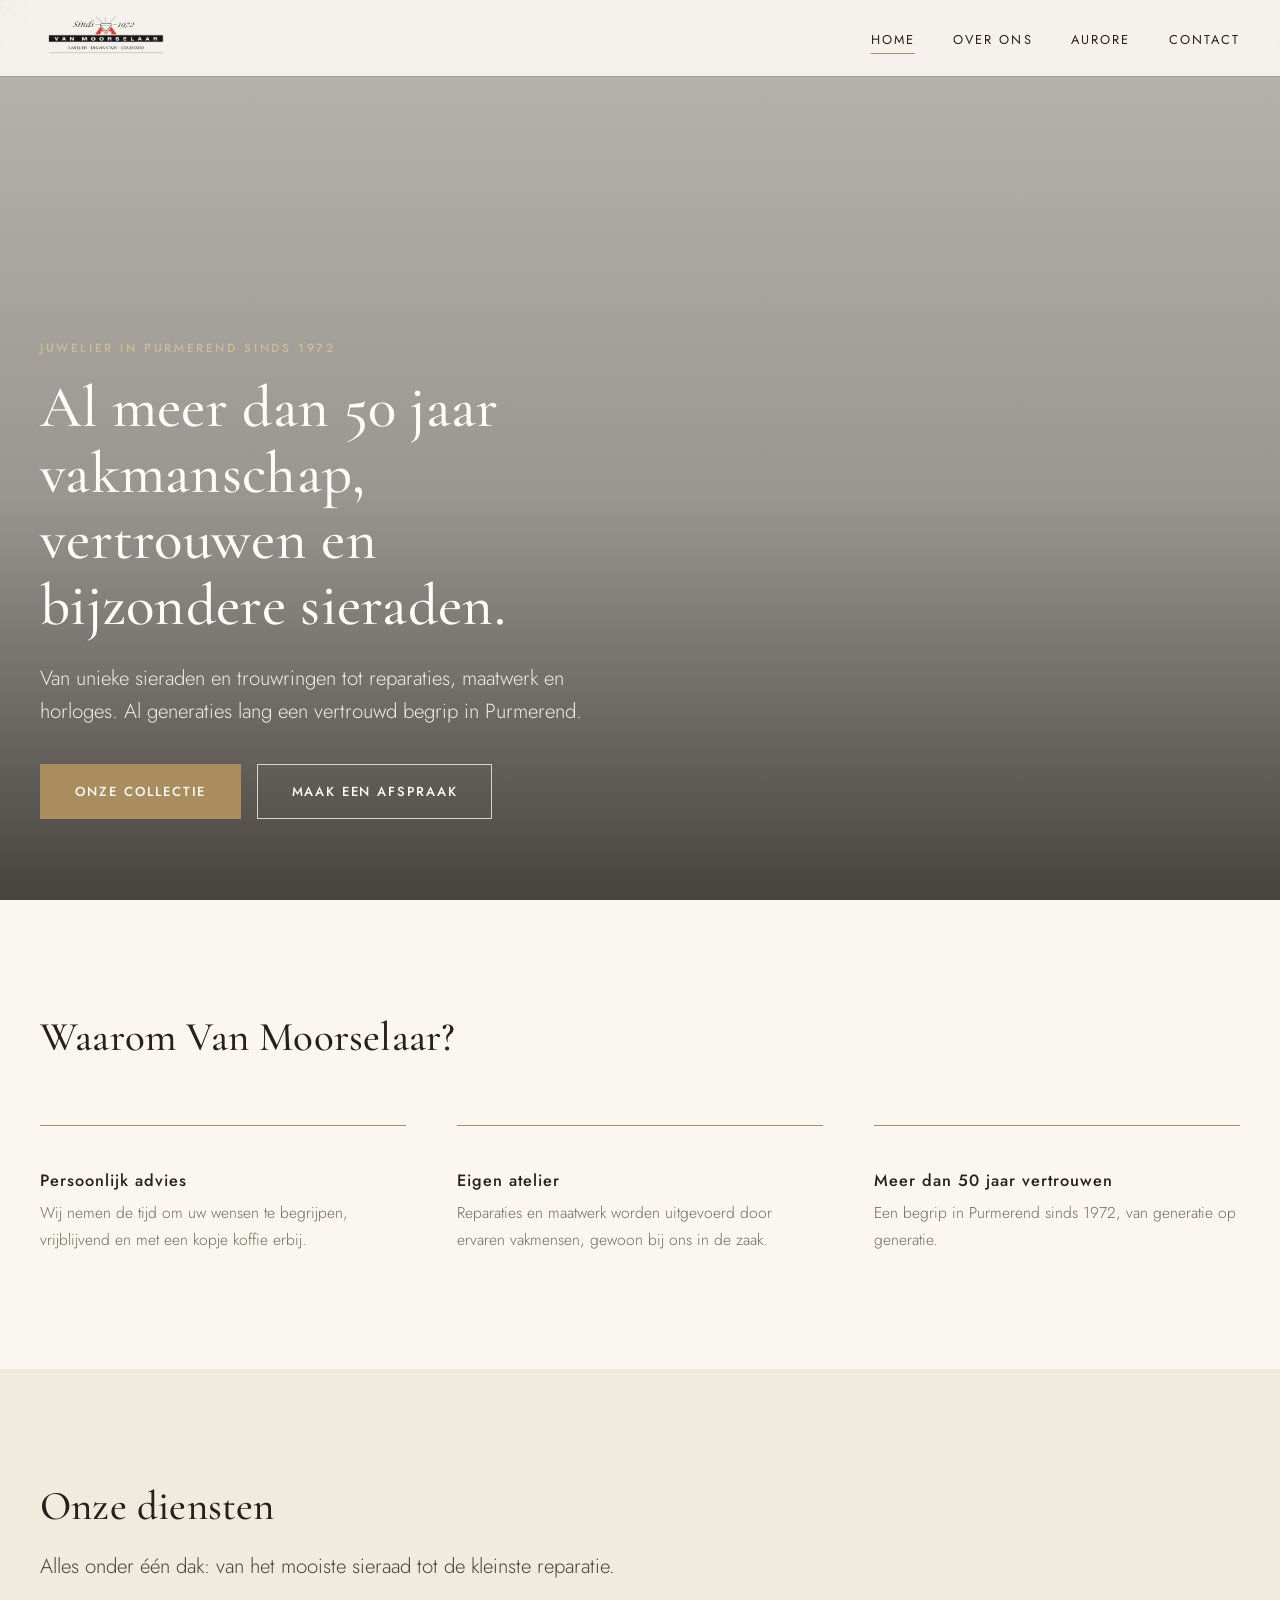
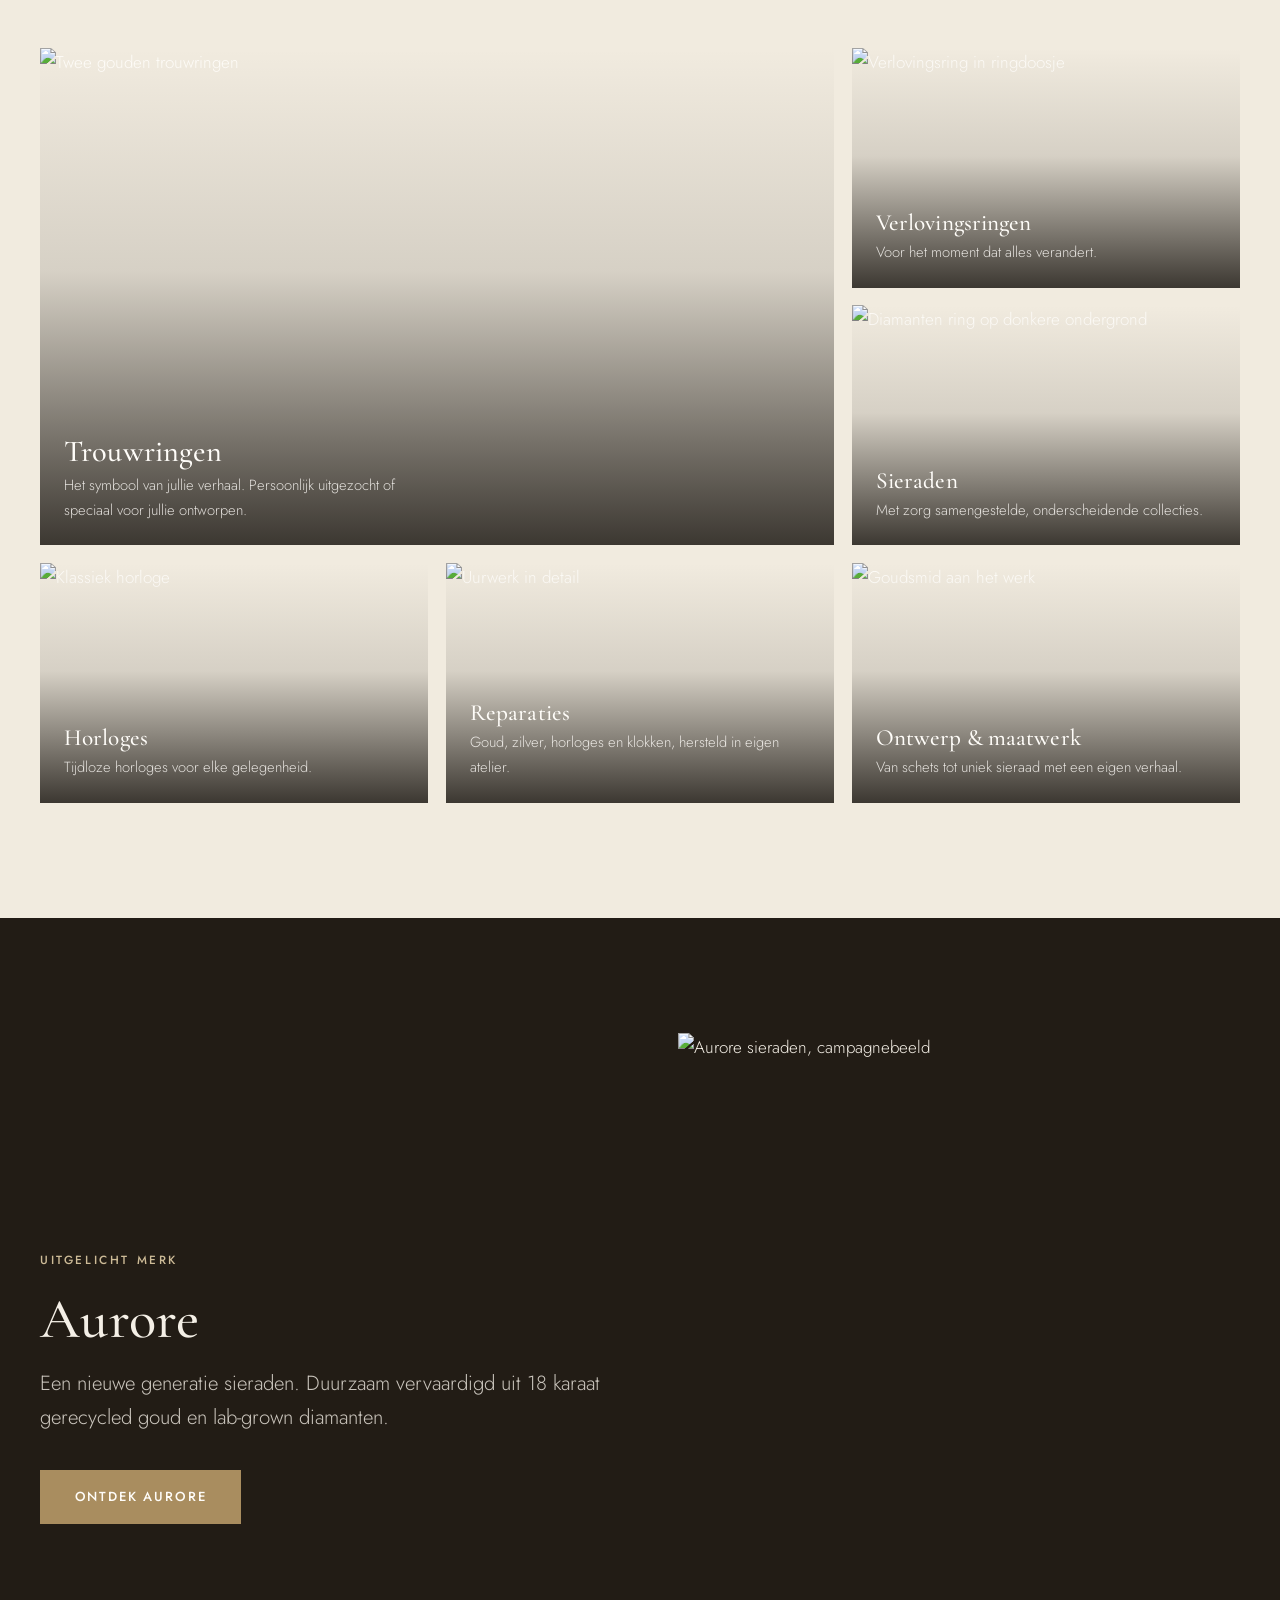
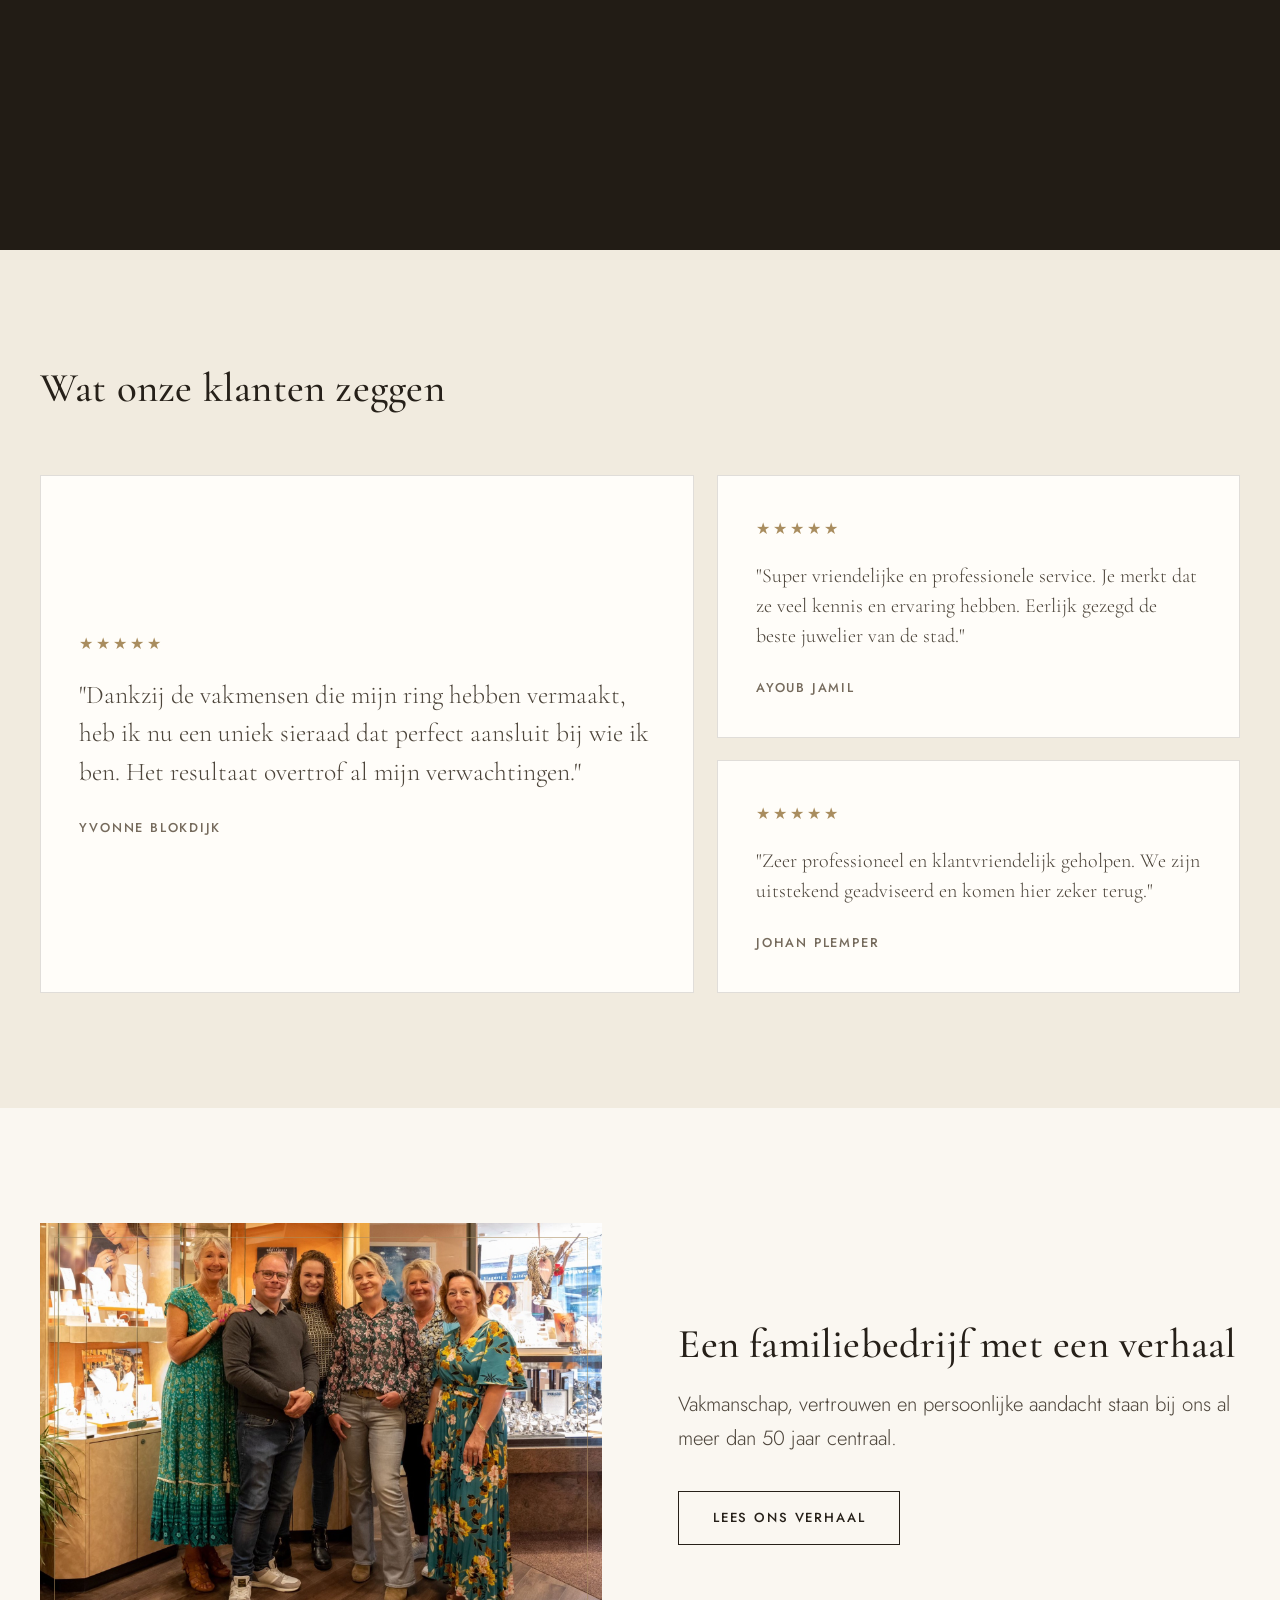
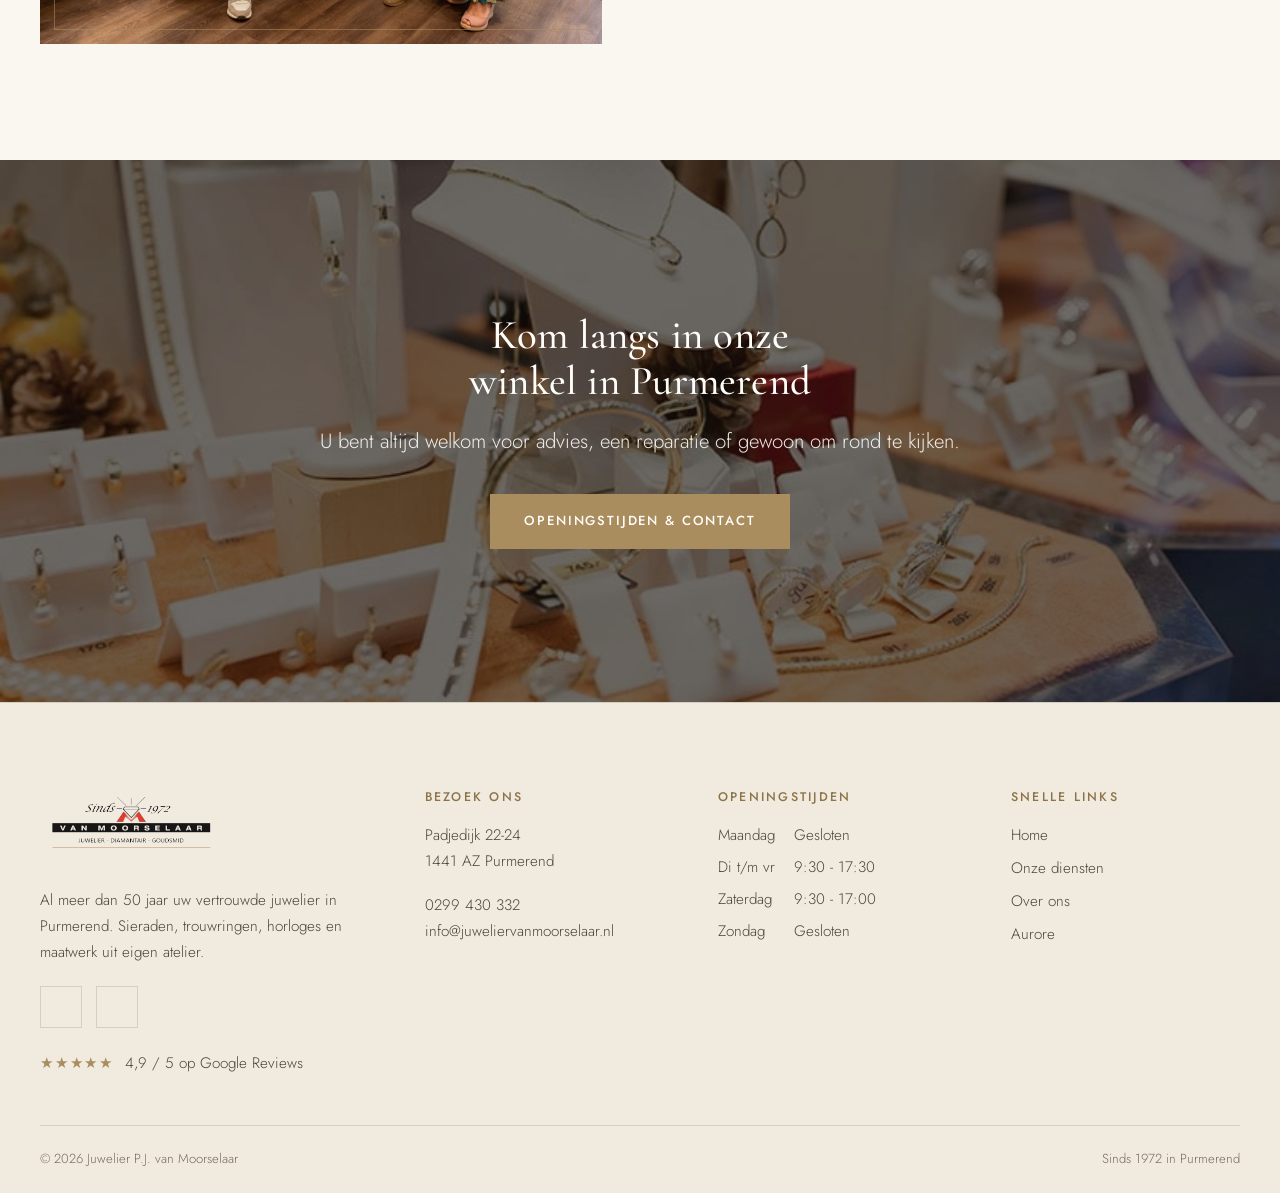
==== index.html @ e14d8d84 "new demo site" ====
<!DOCTYPE html>
<html lang="nl">
<head>
  <meta charset="UTF-8">
  <meta name="viewport" content="width=device-width, initial-scale=1.0">
  <title>Juwelier P.J. van Moorselaar | Juwelier in Purmerend sinds 1972</title>
  <meta name="description" content="Al meer dan 50 jaar uw vertrouwde juwelier in Purmerend. Unieke sieraden, trouwringen, horloges, reparaties en maatwerk uit eigen atelier.">
  <link rel="preconnect" href="https://fonts.googleapis.com">
  <link rel="preconnect" href="https://fonts.gstatic.com" crossorigin>
  <link href="https://fonts.googleapis.com/css2?family=Cormorant+Garamond:ital,wght@0,500;0,600;1,500&family=Jost:wght@300;400;500&display=swap" rel="stylesheet">
  <link rel="stylesheet" href="css/style.css">
  <script src="https://unpkg.com/@phosphor-icons/web@2.1.1" defer></script>
  <script type="application/ld+json">
  {
    "@context": "https://schema.org",
    "@type": "JewelryStore",
    "name": "Juwelier P.J. van Moorselaar",
    "description": "Familiebedrijf en juwelier in Purmerend sinds 1972. Sieraden, trouwringen, horloges, reparaties en maatwerk uit eigen atelier.",
    "address": {
      "@type": "PostalAddress",
      "streetAddress": "Padjedijk 22-24",
      "postalCode": "1441 AZ",
      "addressLocality": "Purmerend",
      "addressCountry": "NL"
    },
    "foundingDate": "1972"
  }
  </script>
</head>
<body>

  <div data-nav-sentinel aria-hidden="true"></div>

  <header class="site-nav" data-start="light">
    <div class="wrap">
      <a class="brand" href="index.html"><img src="img/logo.webp" alt="Juwelier P.J. van Moorselaar, sinds 1972"></a>
      <nav aria-label="Hoofdnavigatie">
        <ul class="nav-links">
          <li><a href="index.html" aria-current="page">Home</a></li>
          <li><a href="over-ons.html">Over ons</a></li>
          <li><a href="aurore.html">Aurore</a></li>
          <li><a href="#contact">Contact</a></li>
        </ul>
      </nav>
      <button class="nav-toggle" aria-label="Menu openen" aria-expanded="false"><i class="ph ph-list"></i></button>
    </div>
  </header>

  <div class="mobile-menu">
    <button class="menu-close" aria-label="Menu sluiten"><i class="ph ph-x"></i></button>
    <a href="index.html">Home</a>
    <a href="over-ons.html">Over ons</a>
    <a href="aurore.html">Aurore</a>
    <a href="#contact">Contact</a>
  </div>

  <main>

    <!-- Hero -->
    <section class="hero">
      <div class="hero__media">
        <img src="https://images.unsplash.com/photo-1515562141207-7a88fb7ce338?q=80&w=2000&auto=format&fit=crop" alt="Diamanten ring in warm licht" fetchpriority="high">
      </div>
      <div class="hero__content wrap">
        <span class="eyebrow" data-reveal>Juwelier in Purmerend sinds 1972</span>
        <h1 data-reveal style="--d:.1s">Al meer dan 50 jaar vakmanschap, vertrouwen en bijzondere sieraden.</h1>
        <p class="lede" data-reveal style="--d:.2s">Van unieke sieraden en trouwringen tot reparaties, maatwerk en horloges. Al generaties lang een vertrouwd begrip in Purmerend.</p>
        <div class="btn-row" data-reveal style="--d:.3s">
          <a class="btn btn--gold" href="#diensten">Onze collectie</a>
          <a class="btn btn--ghost-light" href="#contact">Maak een afspraak</a>
        </div>
      </div>
    </section>

    <!-- Waarom Van Moorselaar -->
    <section class="section">
      <div class="wrap">
        <div class="section-head" data-reveal>
          <h2>Waarom Van Moorselaar?</h2>
        </div>
        <div class="pillars">
          <article class="pillar" data-reveal>
            <i class="ph-thin ph-chats" aria-hidden="true"></i>
            <h3>Persoonlijk advies</h3>
            <p>Wij nemen de tijd om uw wensen te begrijpen, vrijblijvend en met een kopje koffie erbij.</p>
          </article>
          <article class="pillar" data-reveal style="--d:.12s">
            <i class="ph-thin ph-hammer" aria-hidden="true"></i>
            <h3>Eigen atelier</h3>
            <p>Reparaties en maatwerk worden uitgevoerd door ervaren vakmensen, gewoon bij ons in de zaak.</p>
          </article>
          <article class="pillar" data-reveal style="--d:.24s">
            <i class="ph-thin ph-medal" aria-hidden="true"></i>
            <h3>Meer dan 50 jaar vertrouwen</h3>
            <p>Een begrip in Purmerend sinds 1972, van generatie op generatie.</p>
          </article>
        </div>
      </div>
    </section>

    <!-- Diensten -->
    <section class="section section--tint" id="diensten">
      <div class="wrap">
        <div class="section-head" data-reveal>
          <h2>Onze diensten</h2>
          <p class="lede">Alles onder één dak: van het mooiste sieraad tot de kleinste reparatie.</p>
        </div>
        <div class="services">
          <a class="service service--lg" href="#contact" data-reveal>
            <img src="https://images.unsplash.com/photo-1606800052052-a08af7148866?q=80&w=1400&auto=format&fit=crop" alt="Twee gouden trouwringen" loading="lazy">
            <div class="service__label">
              <h3>Trouwringen</h3>
              <p>Het symbool van jullie verhaal. Persoonlijk uitgezocht of speciaal voor jullie ontworpen.</p>
            </div>
          </a>
          <a class="service" href="#contact" data-reveal style="--d:.1s">
            <img src="https://images.unsplash.com/photo-1605100804763-247f67b3557e?q=80&w=900&auto=format&fit=crop" alt="Verlovingsring in ringdoosje" loading="lazy">
            <div class="service__label">
              <h3>Verlovingsringen</h3>
              <p>Voor het moment dat alles verandert.</p>
            </div>
          </a>
          <a class="service" href="#contact" data-reveal style="--d:.2s">
            <img src="https://images.unsplash.com/photo-1599643478518-a784e5dc4c8f?q=80&w=900&auto=format&fit=crop" alt="Diamanten ring op donkere ondergrond" loading="lazy">
            <div class="service__label">
              <h3>Sieraden</h3>
              <p>Met zorg samengestelde, onderscheidende collecties.</p>
            </div>
          </a>
          <a class="service" href="#contact" data-reveal>
            <img src="https://images.unsplash.com/photo-1524592094714-0f0654e20314?q=80&w=900&auto=format&fit=crop" alt="Klassiek horloge" loading="lazy">
            <div class="service__label">
              <h3>Horloges</h3>
              <p>Tijdloze horloges voor elke gelegenheid.</p>
            </div>
          </a>
          <a class="service" href="#contact" data-reveal style="--d:.1s">
            <img src="https://images.unsplash.com/photo-1452860606245-08befc0ff44b?q=80&w=900&auto=format&fit=crop" alt="Uurwerk in detail" loading="lazy">
            <div class="service__label">
              <h3>Reparaties</h3>
              <p>Goud, zilver, horloges en klokken, hersteld in eigen atelier.</p>
            </div>
          </a>
          <a class="service" href="#contact" data-reveal style="--d:.2s">
            <img src="https://images.unsplash.com/photo-1611652022419-a9419f74343d?q=80&w=900&auto=format&fit=crop" alt="Goudsmid aan het werk" loading="lazy">
            <div class="service__label">
              <h3>Ontwerp &amp; maatwerk</h3>
              <p>Van schets tot uniek sieraad met een eigen verhaal.</p>
            </div>
          </a>
        </div>
      </div>
    </section>

    <!-- Uitgelicht merk: Aurore (het ene donkere kleurblok) -->
    <section class="section feature-dark">
      <div class="wrap grid-split">
        <div data-reveal>
          <span class="eyebrow">Uitgelicht merk</span>
          <h2>Aurore</h2>
          <p class="lede">Een nieuwe generatie sieraden. Duurzaam vervaardigd uit 18 karaat gerecycled goud en lab-grown diamanten.</p>
          <div class="btn-row">
            <a class="btn btn--gold" href="aurore.html">Ontdek Aurore</a>
          </div>
        </div>
        <figure data-reveal style="--d:.15s">
          <img src="https://b989105419.clvaw-cdnwnd.com/7aa0800027ba62e1769a5854d33f45ed/200013692-b981fb9820/700/IMG_4229.webp?ph=b989105419" alt="Aurore sieraden, campagnebeeld" loading="lazy">
        </figure>
      </div>
    </section>

    <!-- Klantverhalen -->
    <section class="section section--tint">
      <div class="wrap">
        <div class="section-head" data-reveal>
          <h2>Wat onze klanten zeggen</h2>
        </div>
        <div class="reviews">
          <article class="review review--featured" data-reveal>
            <div class="stars" aria-label="5 van 5 sterren">★★★★★</div>
            <blockquote>"Dankzij de vakmensen die mijn ring hebben vermaakt, heb ik nu een uniek sieraad dat perfect aansluit bij wie ik ben. Het resultaat overtrof al mijn verwachtingen."</blockquote>
            <cite>Yvonne Blokdijk</cite>
          </article>
          <article class="review" data-reveal style="--d:.12s">
            <div class="stars" aria-label="5 van 5 sterren">★★★★★</div>
            <blockquote>"Super vriendelijke en professionele service. Je merkt dat ze veel kennis en ervaring hebben. Eerlijk gezegd de beste juwelier van de stad."</blockquote>
            <cite>Ayoub Jamil</cite>
          </article>
          <article class="review" data-reveal style="--d:.24s">
            <div class="stars" aria-label="5 van 5 sterren">★★★★★</div>
            <blockquote>"Zeer professioneel en klantvriendelijk geholpen. We zijn uitstekend geadviseerd en komen hier zeker terug."</blockquote>
            <cite>Johan Plemper</cite>
          </article>
        </div>
      </div>
    </section>

    <!-- Over ons teaser -->
    <section class="section">
      <div class="wrap grid-split">
        <figure class="photo-frame" data-reveal>
          <img class="ratio-wide" src="img/groepsfoto.jpeg" alt="Het team van Juwelier P.J. van Moorselaar in de winkel" loading="lazy">
        </figure>
        <div data-reveal style="--d:.15s">
          <h2>Een familiebedrijf met een verhaal</h2>
          <p class="lede">Vakmanschap, vertrouwen en persoonlijke aandacht staan bij ons al meer dan 50 jaar centraal.</p>
          <div class="btn-row">
            <a class="btn btn--ghost-dark" href="over-ons.html">Lees ons verhaal</a>
          </div>
        </div>
      </div>
    </section>

    <!-- Contact CTA -->
    <section class="cta-band">
      <div class="cta-band__media">
        <img src="img/sieraden-display.webp" alt="Sieraden uitgestald in de winkel van Van Moorselaar" loading="lazy">
      </div>
      <div class="wrap" data-reveal>
        <h2>Kom langs in onze winkel in Purmerend</h2>
        <p class="lede" style="margin-inline:auto">U bent altijd welkom voor advies, een reparatie of gewoon om rond te kijken.</p>
        <div class="btn-row">
          <a class="btn btn--gold" href="#contact">Openingstijden &amp; contact</a>
        </div>
      </div>
    </section>

  </main>

  <!-- Footer -->
  <footer class="site-footer" id="contact">
    <div class="wrap">
      <div class="footer-grid">
        <div class="footer-brand">
          <a class="brand" href="index.html"><img src="img/logo.webp" alt="Juwelier P.J. van Moorselaar, sinds 1972"></a>
          <p>Al meer dan 50 jaar uw vertrouwde juwelier in Purmerend. Sieraden, trouwringen, horloges en maatwerk uit eigen atelier.</p>
          <div class="socials">
            <a href="https://www.facebook.com/juweliervanmoorselaar" target="_blank" rel="noopener" aria-label="Facebook"><i class="ph ph-facebook-logo"></i></a>
            <a href="https://www.instagram.com/juweliervanmoorselaar/" target="_blank" rel="noopener" aria-label="Instagram"><i class="ph ph-instagram-logo"></i></a>
          </div>
          <div class="google-score">
            <span class="stars" aria-hidden="true">★★★★★</span>
            <span>4,9 / 5 op Google Reviews</span>
          </div>
        </div>
        <div>
          <h3>Bezoek ons</h3>
          <p>Padjedijk 22-24<br>1441 AZ Purmerend</p>
          <p>0299 430 332<br>info@juweliervanmoorselaar.nl</p>
        </div>
        <div>
          <h3>Openingstijden</h3>
          <div class="hours">
            <span>Maandag</span><span>Gesloten</span>
            <span>Di t/m vr</span><span>9:30 - 17:30</span>
            <span>Zaterdag</span><span>9:30 - 17:00</span>
            <span>Zondag</span><span>Gesloten</span>
          </div>
        </div>
        <div>
          <h3>Snelle links</h3>
          <ul>
            <li><a href="index.html">Home</a></li>
            <li><a href="index.html#diensten">Onze diensten</a></li>
            <li><a href="over-ons.html">Over ons</a></li>
            <li><a href="aurore.html">Aurore</a></li>
          </ul>
        </div>
      </div>
      <div class="footer-bottom">
        <span>&copy; 2026 Juwelier P.J. van Moorselaar</span>
        <span>Sinds 1972 in Purmerend</span>
      </div>
    </div>
  </footer>

  <script src="js/main.js" defer></script>
</body>
</html>
---- css/style.css ----
/* ==========================================================================
   Juwelier P.J. van Moorselaar - warm luxury, editorial, sharp-edged
   Shape system: radius 0 everywhere (editorial luxury), one gold accent.
   Theme: light-locked (brand palette is cream/champagne, per brief).
   ========================================================================== */

:root {
  --cream: #faf7f1;
  --beige: #f1ebdf;
  --white: #fffdf9;
  --gold: #a98d5f;
  --gold-deep: #8c7349;
  --gold-soft: #cdbb97;
  --ink: #262019;
  --ink-soft: #4c443a;
  --muted: #756a5c;
  --line: rgba(38, 32, 25, 0.14);
  --line-light: rgba(250, 247, 241, 0.25);

  --font-display: "Cormorant Garamond", Georgia, serif;
  --font-body: "Jost", "Segoe UI", sans-serif;

  --wrap: 1280px;
  --ease: cubic-bezier(0.16, 1, 0.3, 1);

  /* z-scale: 10 nav, 20 mobile menu */
}

*,
*::before,
*::after {
  box-sizing: border-box;
}

html {
  scroll-behavior: smooth;
}

body {
  margin: 0;
  background: var(--cream);
  color: var(--ink);
  font-family: var(--font-body);
  font-weight: 300;
  font-size: 1.0625rem;
  line-height: 1.7;
  -webkit-font-smoothing: antialiased;
  text-rendering: optimizeLegibility;
}

img {
  display: block;
  max-width: 100%;
}

a {
  color: inherit;
}

/* ------------------------------------------------------------------ */
/* Typography                                                          */
/* ------------------------------------------------------------------ */

h1,
h2,
h3 {
  font-family: var(--font-display);
  font-weight: 500;
  line-height: 1.12;
  margin: 0 0 1.25rem;
  letter-spacing: 0.005em;
}

h1 {
  font-size: clamp(2.5rem, 4.6vw, 3.8rem);
}

h2 {
  font-size: clamp(1.9rem, 3.2vw, 2.75rem);
}

h3 {
  font-size: clamp(1.3rem, 1.8vw, 1.6rem);
  margin-bottom: 0.6rem;
}

p {
  margin: 0 0 1.15rem;
  max-width: 62ch;
}

p:last-child {
  margin-bottom: 0;
}

.eyebrow {
  display: inline-block;
  font-size: 0.74rem;
  font-weight: 500;
  letter-spacing: 0.22em;
  text-transform: uppercase;
  color: var(--gold-deep);
  margin-bottom: 1.1rem;
}

.lede {
  font-size: clamp(1.15rem, 1.6vw, 1.35rem);
  color: var(--ink-soft);
  line-height: 1.65;
}

.text-muted {
  color: var(--muted);
}

em {
  font-style: italic;
}

/* ------------------------------------------------------------------ */
/* Layout helpers                                                      */
/* ------------------------------------------------------------------ */

.wrap {
  max-width: var(--wrap);
  margin-inline: auto;
  padding-inline: clamp(1.25rem, 4vw, 2.5rem);
}

.section {
  padding-block: clamp(4.5rem, 9vw, 7.5rem);
}

.section--tint {
  background: var(--beige);
}

.section-head {
  max-width: 46rem;
  margin-bottom: clamp(2.5rem, 5vw, 4rem);
}

.section-head--center {
  margin-inline: auto;
  text-align: center;
}

/* ------------------------------------------------------------------ */
/* Buttons                                                             */
/* ------------------------------------------------------------------ */

.btn {
  display: inline-flex;
  align-items: center;
  gap: 0.6rem;
  padding: 0.95rem 2.1rem;
  font-family: var(--font-body);
  font-size: 0.82rem;
  font-weight: 500;
  letter-spacing: 0.14em;
  text-transform: uppercase;
  text-decoration: none;
  white-space: nowrap;
  border: 1px solid transparent;
  cursor: pointer;
  transition: background-color 0.35s var(--ease), color 0.35s var(--ease),
    border-color 0.35s var(--ease), transform 0.2s var(--ease);
}

.btn:active {
  transform: translateY(1px);
}

.btn--solid {
  background: var(--ink);
  color: var(--cream);
}

.btn--solid:hover {
  background: var(--gold-deep);
  color: var(--white);
}

.btn--gold {
  background: var(--gold);
  color: #fffdf9;
}

.btn--gold:hover {
  background: var(--gold-soft);
  color: var(--ink);
}

.btn--ghost-light {
  border-color: rgba(255, 253, 249, 0.75);
  color: #fffdf9;
}

.btn--ghost-light:hover {
  background: var(--cream);
  color: var(--ink);
  border-color: var(--cream);
}

.btn--ghost-dark {
  border-color: var(--ink);
  color: var(--ink);
}

.btn--ghost-dark:hover {
  background: var(--ink);
  color: var(--cream);
}

.btn-row {
  display: flex;
  flex-wrap: wrap;
  gap: 1rem;
  margin-top: 2.2rem;
}

.text-link {
  display: inline-flex;
  align-items: center;
  gap: 0.45rem;
  font-size: 0.82rem;
  font-weight: 500;
  letter-spacing: 0.14em;
  text-transform: uppercase;
  text-decoration: none;
  color: var(--gold-deep);
  border-bottom: 1px solid currentColor;
  padding-bottom: 0.2rem;
  transition: color 0.3s var(--ease), gap 0.3s var(--ease);
}

.text-link:hover {
  color: var(--ink);
  gap: 0.75rem;
}

/* ------------------------------------------------------------------ */
/* Navigation                                                          */
/* ------------------------------------------------------------------ */

.site-nav {
  position: fixed;
  inset: 0 0 auto 0;
  z-index: 10;
  height: 76px;
  display: flex;
  align-items: center;
  transition: background-color 0.4s var(--ease), box-shadow 0.4s var(--ease),
    color 0.4s var(--ease);
}

.site-nav .wrap {
  width: 100%;
  display: flex;
  align-items: center;
  justify-content: space-between;
  gap: 2rem;
}

.site-nav[data-start="dark"] {
  color: #fffdf9;
}

.site-nav[data-start="light"],
.site-nav.is-solid {
  background: rgba(250, 247, 241, 0.92);
  -webkit-backdrop-filter: blur(12px);
  backdrop-filter: blur(12px);
  color: var(--ink);
  box-shadow: 0 1px 0 var(--line);
}

.brand {
  display: inline-block;
  text-decoration: none;
}

.brand img {
  display: block;
  height: 52px;
  width: auto;
}

.site-footer .brand img {
  height: 72px;
}

.nav-links {
  display: flex;
  align-items: center;
  gap: 2.4rem;
  list-style: none;
  margin: 0;
  padding: 0;
}

.nav-links a {
  font-size: 0.8rem;
  font-weight: 400;
  letter-spacing: 0.16em;
  text-transform: uppercase;
  text-decoration: none;
  padding-bottom: 0.3rem;
  border-bottom: 1px solid transparent;
  transition: border-color 0.3s var(--ease), opacity 0.3s var(--ease);
}

.nav-links a:hover,
.nav-links a[aria-current="page"] {
  border-color: var(--gold);
}

.nav-toggle {
  display: none;
  background: none;
  border: none;
  color: inherit;
  font-size: 1.7rem;
  line-height: 1;
  padding: 0.3rem;
  cursor: pointer;
}

/* Mobile menu */
.mobile-menu {
  position: fixed;
  inset: 0;
  z-index: 20;
  background: var(--cream);
  display: flex;
  flex-direction: column;
  align-items: center;
  justify-content: center;
  gap: 2rem;
  opacity: 0;
  visibility: hidden;
  transition: opacity 0.35s var(--ease), visibility 0.35s var(--ease);
}

.mobile-menu.is-open {
  opacity: 1;
  visibility: visible;
}

.mobile-menu a {
  font-family: var(--font-display);
  font-size: 2rem;
  text-decoration: none;
  color: var(--ink);
}

.mobile-menu a:hover {
  color: var(--gold-deep);
}

.mobile-menu .menu-close {
  position: absolute;
  top: 1.4rem;
  right: 1.6rem;
  background: none;
  border: none;
  font-size: 2rem;
  color: var(--ink);
  cursor: pointer;
}

/* ------------------------------------------------------------------ */
/* Hero (full-bleed image)                                             */
/* ------------------------------------------------------------------ */

.hero {
  position: relative;
  min-height: 100dvh;
  display: flex;
  align-items: flex-end;
  isolation: isolate;
  color: #fffdf9;
}

.hero--short {
  min-height: 72dvh;
}

.hero__media {
  position: absolute;
  inset: 0;
  z-index: -2;
  overflow: hidden;
}

.hero__media img {
  width: 100%;
  height: 100%;
  object-fit: cover;
}

.hero::after {
  content: "";
  position: absolute;
  inset: 0;
  z-index: -1;
  background: linear-gradient(
    to top,
    rgba(20, 16, 11, 0.78) 0%,
    rgba(20, 16, 11, 0.42) 45%,
    rgba(20, 16, 11, 0.28) 100%
  );
}

.hero__content {
  width: 100%;
  padding-block: clamp(4rem, 9vh, 7rem);
}

.hero__content .eyebrow {
  color: var(--gold-soft);
}

.hero h1 {
  max-width: 17ch;
  margin-bottom: 1.4rem;
}

.hero .lede {
  color: rgba(255, 253, 249, 0.88);
  max-width: 34rem;
}

.hero--center {
  align-items: center;
  text-align: center;
}

.hero--center .hero__content > * {
  margin-inline: auto;
}

/* ------------------------------------------------------------------ */
/* Pillars (waarom-sectie): open columns, hairline rules               */
/* ------------------------------------------------------------------ */

.pillars {
  display: grid;
  grid-template-columns: repeat(3, 1fr);
  gap: clamp(2rem, 4vw, 4rem);
}

.pillar {
  border-top: 1px solid var(--gold);
  padding-top: 1.8rem;
}

.pillar i {
  font-size: 2.1rem;
  color: var(--gold-deep);
  display: block;
  margin-bottom: 1.1rem;
}

.pillar h3 {
  font-family: var(--font-body);
  font-size: 1.02rem;
  font-weight: 500;
  letter-spacing: 0.06em;
}

.pillar p {
  color: var(--muted);
  font-size: 0.98rem;
}

/* ------------------------------------------------------------------ */
/* Diensten: bento grid (1 groot + 5)                                  */
/* ------------------------------------------------------------------ */

.services {
  display: grid;
  grid-template-columns: repeat(3, 1fr);
  grid-auto-rows: 240px;
  gap: 1.1rem;
}

.service {
  position: relative;
  overflow: hidden;
  display: block;
  text-decoration: none;
  color: #fffdf9;
  isolation: isolate;
}

.service--lg {
  grid-column: span 2;
  grid-row: span 2;
}

.service img {
  position: absolute;
  inset: 0;
  width: 100%;
  height: 100%;
  object-fit: cover;
  transition: transform 1s var(--ease);
}

.service::after {
  content: "";
  position: absolute;
  inset: 0;
  background: linear-gradient(
    to top,
    rgba(20, 16, 11, 0.82) 0%,
    rgba(20, 16, 11, 0.12) 55%,
    transparent 100%
  );
}

.service:hover img {
  transform: scale(1.05);
}

.service__label {
  position: absolute;
  inset: auto 0 0 0;
  z-index: 1;
  padding: 1.4rem 1.5rem;
}

.service__label h3 {
  margin: 0 0 0.25rem;
  font-size: 1.45rem;
}

.service--lg .service__label h3 {
  font-size: 1.9rem;
}

.service__label p {
  margin: 0;
  font-size: 0.92rem;
  font-weight: 300;
  color: rgba(255, 253, 249, 0.82);
  max-width: 38ch;
}

/* ------------------------------------------------------------------ */
/* Aurore-blok: het ene donkere kleurblok van de homepage              */
/* ------------------------------------------------------------------ */

.feature-dark {
  background: #221c15;
  color: #f4efe6;
}

.feature-dark .grid-split {
  align-items: center;
}

.feature-dark h2 {
  font-size: clamp(2.6rem, 4.4vw, 4rem);
  margin-bottom: 1rem;
}

.feature-dark .lede {
  color: rgba(244, 239, 230, 0.8);
}

.feature-dark .eyebrow {
  color: var(--gold-soft);
}

.feature-dark figure {
  margin: 0;
}

.feature-dark img {
  width: 100%;
  aspect-ratio: 4 / 5;
  object-fit: cover;
}

/* ------------------------------------------------------------------ */
/* Photo frame: dunne gouden inset-rand over het beeld                 */
/* ------------------------------------------------------------------ */

.photo-frame {
  position: relative;
  margin: 0;
}

.photo-frame::after {
  content: "";
  position: absolute;
  inset: 14px;
  border: 1px solid rgba(169, 141, 95, 0.55);
  pointer-events: none;
  z-index: 1;
}

/* ------------------------------------------------------------------ */
/* Split grid (image + text)                                           */
/* ------------------------------------------------------------------ */

.grid-split {
  display: grid;
  grid-template-columns: 1fr 1fr;
  gap: clamp(2.5rem, 6vw, 6rem);
  align-items: center;
}

.grid-split figure {
  margin: 0;
}

.grid-split img {
  width: 100%;
  aspect-ratio: 4 / 5;
  object-fit: cover;
}

.grid-split img.ratio-wide {
  aspect-ratio: 4 / 3;
}

/* ------------------------------------------------------------------ */
/* Testimonials: 1 groot + 2 gestapeld                                 */
/* ------------------------------------------------------------------ */

.reviews {
  display: grid;
  grid-template-columns: 1.25fr 1fr;
  gap: 1.4rem;
}

.review {
  background: var(--white);
  border: 1px solid var(--line);
  padding: clamp(1.8rem, 3vw, 2.8rem);
  display: flex;
  flex-direction: column;
}

.review--featured {
  grid-row: span 2;
  justify-content: center;
}

.review .stars {
  color: var(--gold);
  font-size: 1rem;
  letter-spacing: 0.18em;
  margin-bottom: 1.2rem;
}

.review blockquote {
  margin: 0 0 1.6rem;
  font-family: var(--font-display);
  font-size: 1.25rem;
  line-height: 1.5;
  color: var(--ink-soft);
}

.review--featured blockquote {
  font-size: clamp(1.4rem, 2vw, 1.7rem);
}

.review cite {
  font-style: normal;
  font-size: 0.8rem;
  font-weight: 500;
  letter-spacing: 0.14em;
  text-transform: uppercase;
  color: var(--muted);
}

/* ------------------------------------------------------------------ */
/* CTA-band met afbeelding                                             */
/* ------------------------------------------------------------------ */

.cta-band {
  position: relative;
  isolation: isolate;
  color: #fffdf9;
  text-align: center;
  padding-block: clamp(6rem, 12vw, 10rem);
}

.cta-band__media {
  position: absolute;
  inset: 0;
  z-index: -2;
}

.cta-band__media img {
  width: 100%;
  height: 100%;
  object-fit: cover;
}

.cta-band::after {
  content: "";
  position: absolute;
  inset: 0;
  z-index: -1;
  background: rgba(20, 16, 11, 0.62);
}

.cta-band h2 {
  margin-inline: auto;
  max-width: 20ch;
}

.cta-band .lede {
  color: rgba(255, 253, 249, 0.9);
}

.cta-band .btn-row {
  justify-content: center;
}

/* ------------------------------------------------------------------ */
/* Tijdlijn (Over ons)                                                 */
/* ------------------------------------------------------------------ */

.timeline {
  position: relative;
  display: flex;
  flex-direction: column;
  gap: clamp(3rem, 6vw, 5rem);
}

.timeline::before {
  content: "";
  position: absolute;
  top: 0;
  bottom: 0;
  left: 50%;
  width: 1px;
  background: var(--line);
}

.milestone {
  display: grid;
  grid-template-columns: 1fr 1fr;
  gap: clamp(2.5rem, 6vw, 5rem);
  align-items: center;
}

.milestone figure {
  margin: 0;
  position: relative;
}

.milestone img {
  width: 100%;
  aspect-ratio: 3 / 2;
  object-fit: cover;
  display: block;
}

.milestone img.is-historic {
  filter: grayscale(1) sepia(0.18) contrast(0.92);
}

.milestone:nth-child(even) .milestone__text {
  order: 2;
}

.milestone:nth-child(even) figure {
  order: 1;
}

.milestone__year {
  display: block;
  font-family: var(--font-display);
  font-size: clamp(2.6rem, 4vw, 3.6rem);
  font-weight: 500;
  color: var(--gold-deep);
  line-height: 1;
  margin-bottom: 0.9rem;
}

.milestone__text {
  background: var(--cream);
  position: relative;
  z-index: 1;
  padding: clamp(1.4rem, 3vw, 2rem) clamp(1.6rem, 3.5vw, 2.4rem);
}

/* ------------------------------------------------------------------ */
/* Maatwerk-voorbeelden (tags)                                         */
/* ------------------------------------------------------------------ */

.craft-tags {
  display: flex;
  flex-wrap: wrap;
  gap: 0.8rem;
  margin-top: 1.8rem;
}

.craft-tags span {
  border: 1px solid var(--gold);
  color: var(--ink-soft);
  padding: 0.55rem 1.2rem;
  font-size: 0.85rem;
  letter-spacing: 0.05em;
}

/* ------------------------------------------------------------------ */
/* Aurore-pagina                                                       */
/* ------------------------------------------------------------------ */

.aurore-hero {
  padding-top: clamp(7rem, 14vh, 9rem);
  padding-bottom: clamp(3rem, 6vw, 5rem);
}

.aurore-hero .grid-split {
  align-items: stretch;
}

.aurore-hero__text {
  display: flex;
  flex-direction: column;
  justify-content: center;
}

.aurore-hero h1 {
  font-size: clamp(4rem, 9vw, 7.5rem);
  line-height: 0.95;
  margin-bottom: 0.4rem;
}

.aurore-hero .subtitle {
  font-family: var(--font-display);
  font-style: italic;
  font-size: clamp(1.3rem, 2.2vw, 1.8rem);
  line-height: 1.2;
  padding-bottom: 0.3rem;
  color: var(--gold-deep);
  margin-bottom: 1.8rem;
}

.aurore-hero img {
  width: 100%;
  height: 100%;
  min-height: 420px;
  object-fit: cover;
}

.values-band {
  display: grid;
  grid-template-columns: repeat(3, 1fr);
  border-top: 1px solid var(--line);
  border-bottom: 1px solid var(--line);
}

.value {
  padding: clamp(2rem, 4vw, 3.2rem) clamp(1.4rem, 3vw, 2.6rem);
  display: flex;
  align-items: flex-start;
  gap: 1.1rem;
}

.value + .value {
  border-left: 1px solid var(--line);
}

.value i {
  font-size: 1.9rem;
  color: var(--gold-deep);
  flex-shrink: 0;
  margin-top: 0.2rem;
}

.value h3 {
  font-family: var(--font-body);
  font-size: 1rem;
  font-weight: 500;
  letter-spacing: 0.05em;
  margin-bottom: 0.3rem;
}

.value p {
  font-size: 0.92rem;
  color: var(--muted);
  margin: 0;
}

/* De families: productgrid */
.families {
  display: grid;
  grid-template-columns: repeat(auto-fill, minmax(190px, 1fr));
  gap: 1.6rem 1.2rem;
}

.family {
  display: block;
  width: 100%;
  margin: 0;
  padding: 0;
  background: none;
  border: none;
  font: inherit;
  color: inherit;
  text-align: left;
}

.family figure {
  margin: 0 0 0.7rem;
  overflow: hidden;
  background: #fff;
  border: 1px solid var(--line);
}

.family img {
  width: 100%;
  aspect-ratio: 1 / 1;
  object-fit: cover;
  display: block;
  transition: transform 0.8s var(--ease);
}

.family:hover img {
  transform: scale(1.05);
}

.family__name {
  font-family: var(--font-display);
  font-size: 1.2rem;
  font-weight: 500;
  line-height: 1.2;
}

.family--link {
  cursor: pointer;
}

.family--link figure {
  position: relative;
}

.family__more {
  position: absolute;
  right: 0.6rem;
  bottom: 0.6rem;
  width: 34px;
  height: 34px;
  display: inline-flex;
  align-items: center;
  justify-content: center;
  background: rgba(250, 247, 241, 0.94);
  border: 1px solid var(--gold);
  color: var(--gold-deep);
  font-size: 1rem;
  transition: background-color 0.3s var(--ease), color 0.3s var(--ease),
    border-color 0.3s var(--ease);
}

.family--link:hover .family__more {
  background: var(--gold-deep);
  border-color: var(--gold-deep);
  color: #fffdf9;
}

.family--link:focus-visible {
  outline: 2px solid var(--gold-deep);
  outline-offset: 4px;
}

/* Product-detail modal */
.product-modal {
  border: none;
  padding: 0;
  width: min(900px, calc(100vw - 2rem));
  background: var(--cream);
  color: var(--ink);
}

.product-modal::backdrop {
  background: rgba(20, 16, 11, 0.55);
}

.product-modal__grid {
  display: grid;
  grid-template-columns: 1fr 1.15fr;
}

.product-modal__media {
  background: #fff;
}

.product-modal__media img {
  width: 100%;
  height: 100%;
  object-fit: cover;
}

.product-modal__body {
  padding: clamp(1.6rem, 3vw, 2.6rem);
}

.product-modal__body h3 {
  font-size: 2rem;
  margin-bottom: 0.2rem;
}

.product-modal__sub {
  font-family: var(--font-display);
  font-style: italic;
  color: var(--gold-deep);
  margin-bottom: 1.2rem;
  padding-bottom: 0.2rem;
}

.product-modal__body > p {
  font-size: 0.96rem;
}

.variant-toggle {
  display: flex;
  gap: 0.6rem;
  margin-bottom: 1.3rem;
}

.variant-toggle button {
  padding: 0.5rem 1.2rem;
  background: #fff;
  border: 1px solid var(--line);
  font-family: var(--font-body);
  font-size: 0.76rem;
  font-weight: 500;
  letter-spacing: 0.12em;
  text-transform: uppercase;
  color: var(--ink-soft);
  cursor: pointer;
  transition: border-color 0.3s var(--ease), color 0.3s var(--ease);
}

.variant-toggle button:hover {
  border-color: var(--gold);
  color: var(--ink);
}

.variant-toggle button[aria-pressed="true"] {
  border-color: var(--gold-deep);
  color: var(--gold-deep);
}

.modal-close {
  position: absolute;
  top: 0.8rem;
  right: 0.9rem;
  background: var(--cream);
  border: 1px solid var(--line);
  width: 40px;
  height: 40px;
  display: inline-flex;
  align-items: center;
  justify-content: center;
  font-size: 1.2rem;
  color: var(--ink);
  cursor: pointer;
  transition: background-color 0.3s var(--ease), color 0.3s var(--ease);
}

.modal-close:hover {
  background: var(--ink);
  color: var(--cream);
}

.variants {
  margin: 1.4rem 0;
  border-top: 1px solid var(--gold);
  padding-top: 1.1rem;
}

.variants li {
  display: flex;
  justify-content: space-between;
  gap: 1rem;
  font-size: 0.92rem;
  letter-spacing: 0.04em;
  padding-block: 0.3rem;
  list-style: none;
}

.variants ul,
ul.variants {
  margin: 0;
  padding: 0;
}

.variants .price {
  font-weight: 500;
  color: var(--gold-deep);
  white-space: nowrap;
}

.specs {
  display: grid;
  grid-template-columns: auto 1fr;
  gap: 0.4rem 1.6rem;
  margin: 1.2rem 0 0;
  font-size: 0.93rem;
}

.specs dt {
  color: var(--muted);
}

.specs dd {
  margin: 0;
}

/* Masonry-galerij */
.masonry {
  columns: 3 300px;
  column-gap: 1.2rem;
}

.masonry img {
  width: 100%;
  margin-bottom: 1.2rem;
}

/* Donker CTA-blok (Aurore) */
.cta-dark {
  background: #221c15;
  color: #f4efe6;
  text-align: center;
}

.cta-dark h2 {
  margin-inline: auto;
  max-width: 18ch;
}

.cta-dark .lede {
  margin-inline: auto;
  color: rgba(244, 239, 230, 0.78);
}

.cta-dark .btn-row {
  justify-content: center;
}

/* ------------------------------------------------------------------ */
/* Footer                                                              */
/* ------------------------------------------------------------------ */

.site-footer {
  background: var(--beige);
  border-top: 1px solid var(--line);
  padding-top: clamp(3.5rem, 7vw, 5.5rem);
}

.footer-grid {
  display: grid;
  grid-template-columns: 1.4fr 1fr 1fr 1fr;
  gap: clamp(2rem, 5vw, 4rem);
  padding-bottom: 3rem;
}

.footer-grid h3 {
  font-family: var(--font-body);
  font-size: 0.78rem;
  font-weight: 500;
  letter-spacing: 0.18em;
  text-transform: uppercase;
  color: var(--gold-deep);
  margin-bottom: 1.1rem;
}

.footer-grid p,
.footer-grid li {
  font-size: 0.95rem;
  color: var(--ink-soft);
}

.footer-grid ul {
  list-style: none;
  margin: 0;
  padding: 0;
  display: flex;
  flex-direction: column;
  gap: 0.45rem;
}

.footer-grid a {
  text-decoration: none;
  transition: color 0.3s var(--ease);
}

.footer-grid a:hover {
  color: var(--gold-deep);
}

.footer-brand .brand {
  color: var(--ink);
  display: inline-block;
  margin-bottom: 1rem;
}

.hours {
  display: grid;
  grid-template-columns: auto 1fr;
  gap: 0.4rem 1.2rem;
  font-size: 0.95rem;
  color: var(--ink-soft);
}

.socials {
  display: flex;
  gap: 0.9rem;
  margin-top: 1.3rem;
}

.socials a {
  display: inline-flex;
  align-items: center;
  justify-content: center;
  width: 42px;
  height: 42px;
  border: 1px solid var(--line);
  color: var(--ink-soft);
  font-size: 1.25rem;
  transition: background-color 0.3s var(--ease), color 0.3s var(--ease),
    border-color 0.3s var(--ease);
}

.socials a:hover {
  background: var(--ink);
  border-color: var(--ink);
  color: var(--cream);
}

.google-score {
  display: flex;
  align-items: center;
  gap: 0.7rem;
  margin-top: 1.4rem;
  font-size: 0.95rem;
  color: var(--ink-soft);
}

.google-score .stars {
  color: var(--gold);
  letter-spacing: 0.12em;
}

.footer-bottom {
  border-top: 1px solid var(--line);
  padding-block: 1.4rem;
  display: flex;
  flex-wrap: wrap;
  justify-content: space-between;
  gap: 0.8rem;
  font-size: 0.82rem;
  color: var(--muted);
}

/* ------------------------------------------------------------------ */
/* Reveal-animaties                                                    */
/* ------------------------------------------------------------------ */

[data-reveal] {
  opacity: 0;
  transform: translateY(26px);
  transition: opacity 0.9s var(--ease), transform 0.9s var(--ease);
  transition-delay: var(--d, 0s);
}

[data-reveal].is-visible {
  opacity: 1;
  transform: none;
}

@media (prefers-reduced-motion: reduce) {
  html {
    scroll-behavior: auto;
  }

  [data-reveal] {
    opacity: 1;
    transform: none;
    transition: none;
  }

  .service img,
  .collection img {
    transition: none;
  }
}

/* ------------------------------------------------------------------ */
/* Responsive                                                          */
/* ------------------------------------------------------------------ */

@media (max-width: 1023px) {
  .nav-links {
    display: none;
  }

  .nav-toggle {
    display: block;
  }
}

@media (max-width: 767px) {
  .pillars {
    grid-template-columns: 1fr;
  }

  .services {
    grid-template-columns: 1fr;
    grid-auto-rows: 280px;
  }

  .service--lg {
    grid-column: span 1;
    grid-row: span 1;
  }

  .grid-split {
    grid-template-columns: 1fr;
  }

  .reviews {
    grid-template-columns: 1fr;
  }

  .review--featured {
    grid-row: auto;
  }

  .timeline::before {
    left: 0;
  }

  .milestone {
    grid-template-columns: 1fr;
    gap: 1.4rem;
    padding-left: 1.6rem;
  }

  .milestone:nth-child(even) .milestone__text {
    order: 0;
  }

  .milestone:nth-child(even) figure {
    order: 1;
  }

  .values-band {
    grid-template-columns: 1fr;
  }

  .value + .value {
    border-left: none;
    border-top: 1px solid var(--line);
  }

  .families {
    grid-template-columns: repeat(2, 1fr);
    gap: 1.2rem 0.9rem;
  }

  .product-modal__grid {
    grid-template-columns: 1fr;
  }

  .product-modal__media img {
    max-height: 320px;
  }

  .footer-grid {
    grid-template-columns: 1fr;
  }
}

@media (min-width: 768px) and (max-width: 1023px) {
  .services {
    grid-template-columns: repeat(2, 1fr);
  }

  .service--lg {
    grid-column: span 2;
    grid-row: span 1;
  }

  .footer-grid {
    grid-template-columns: 1fr 1fr;
  }
}
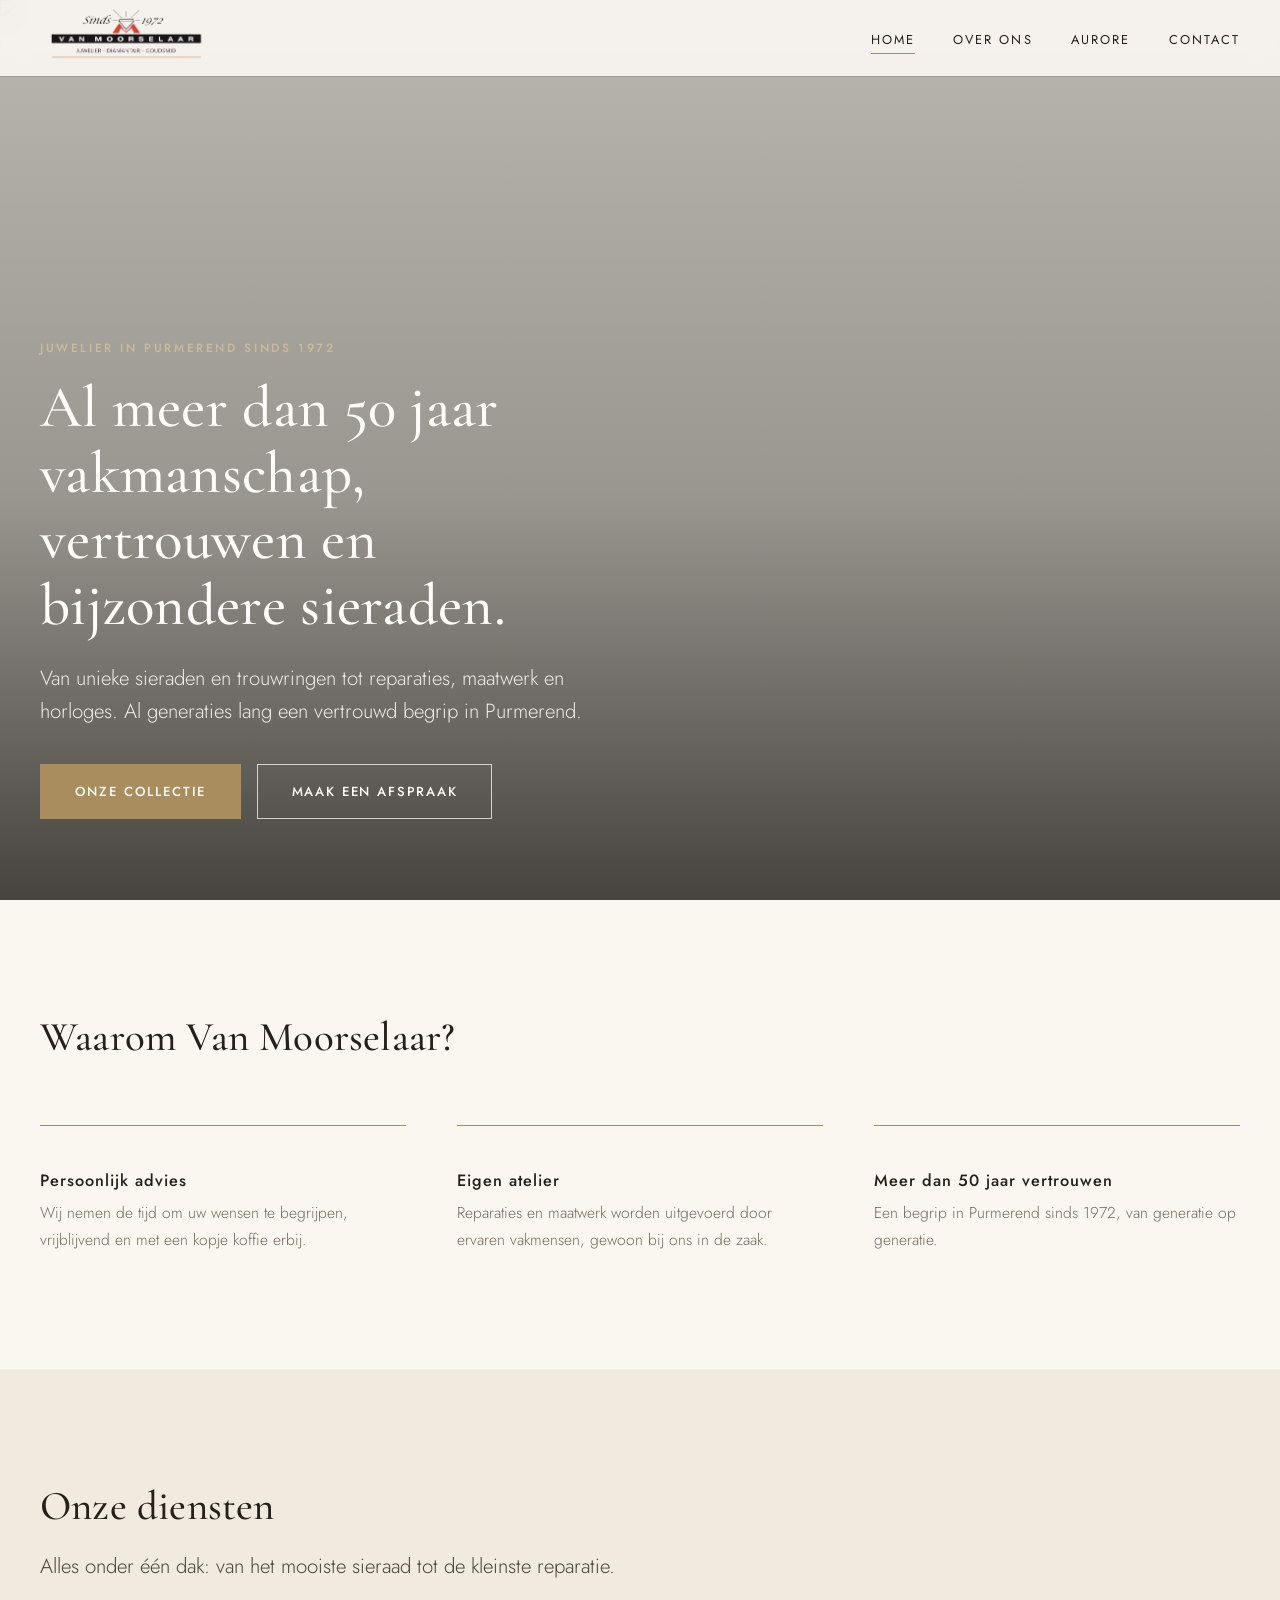
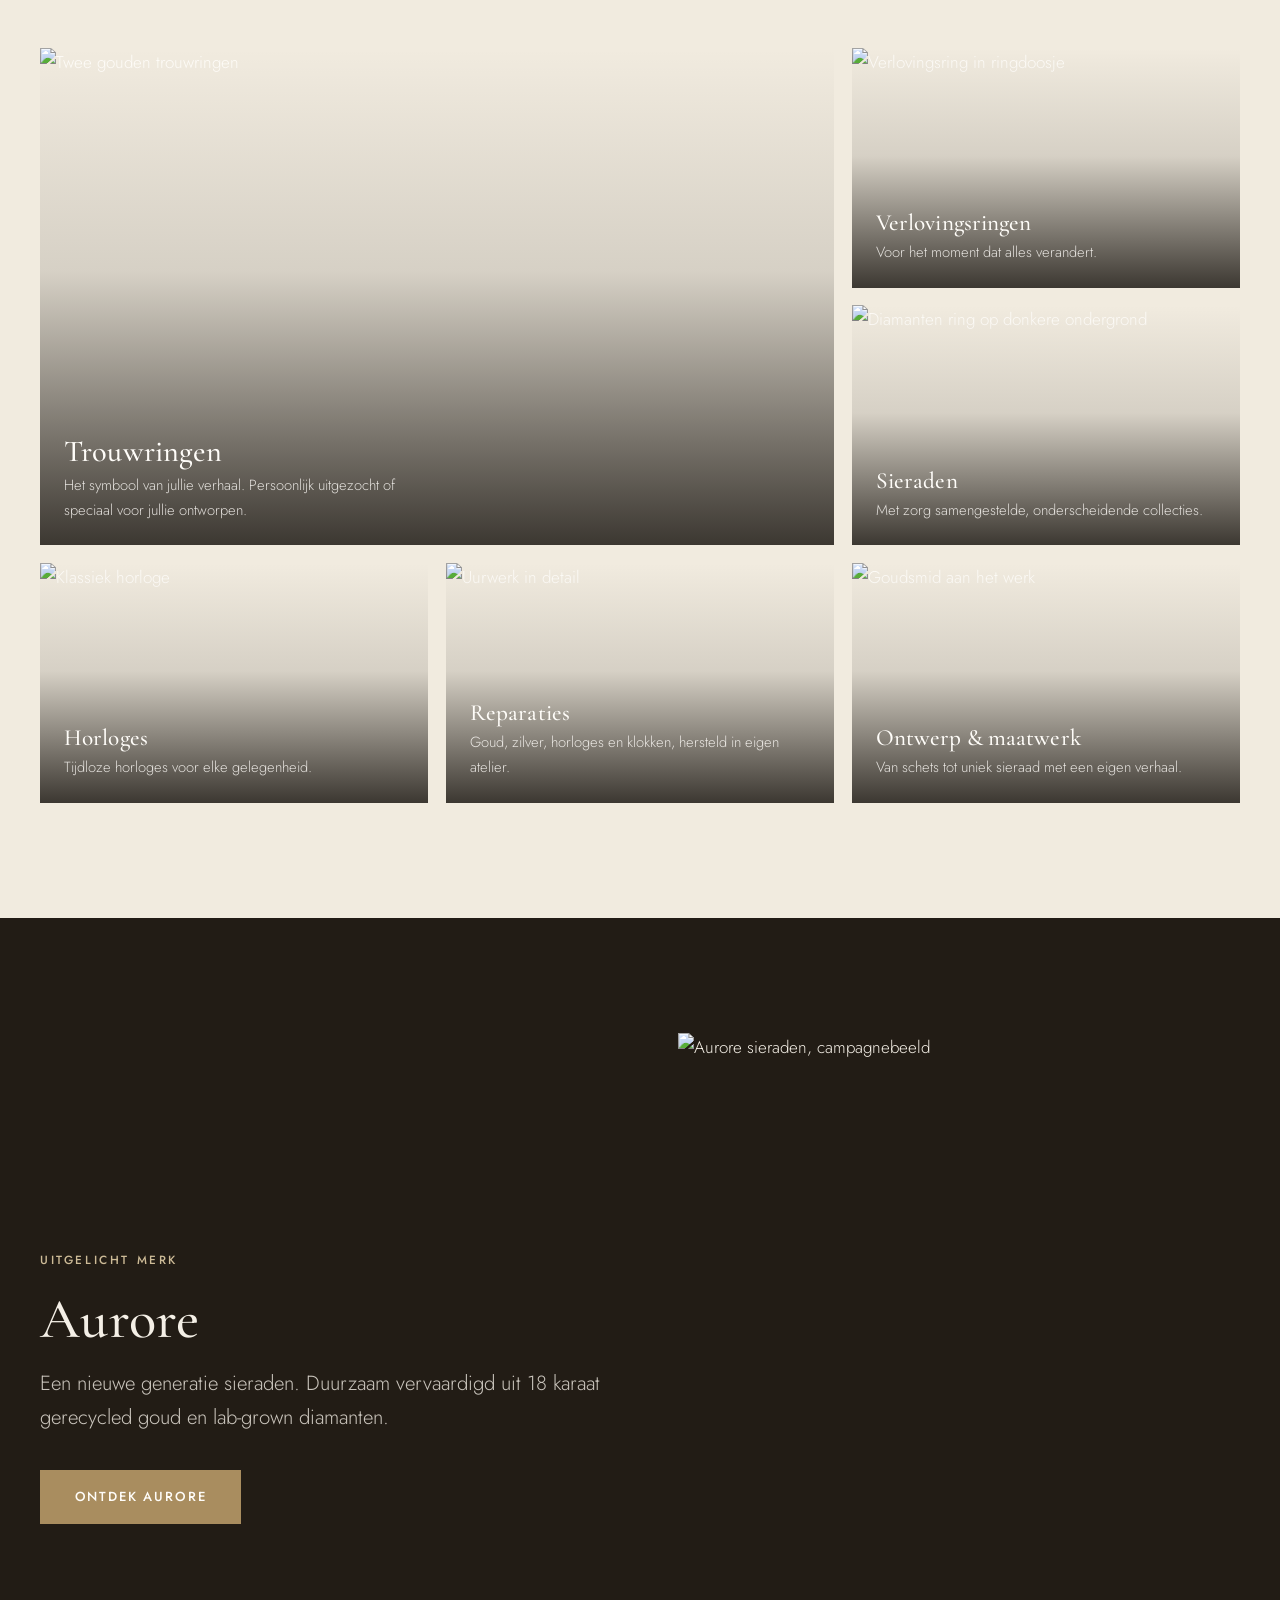
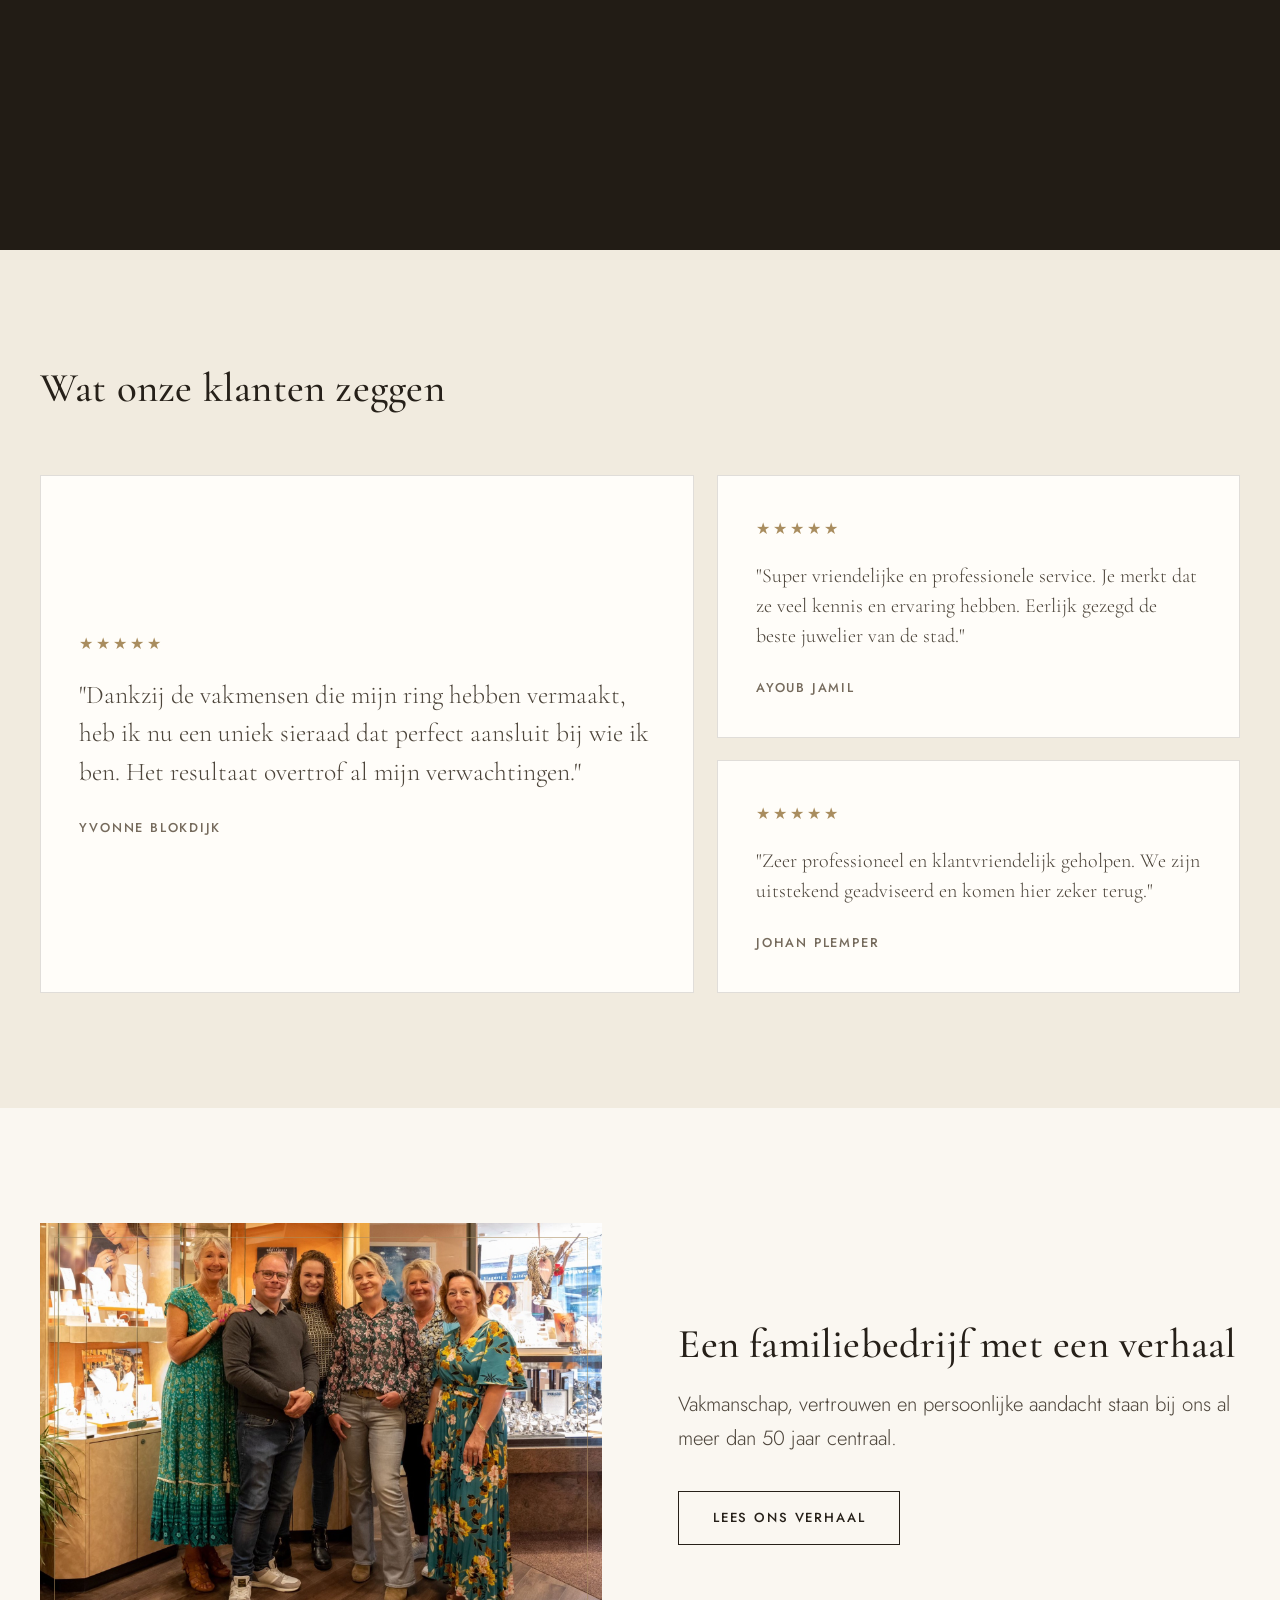
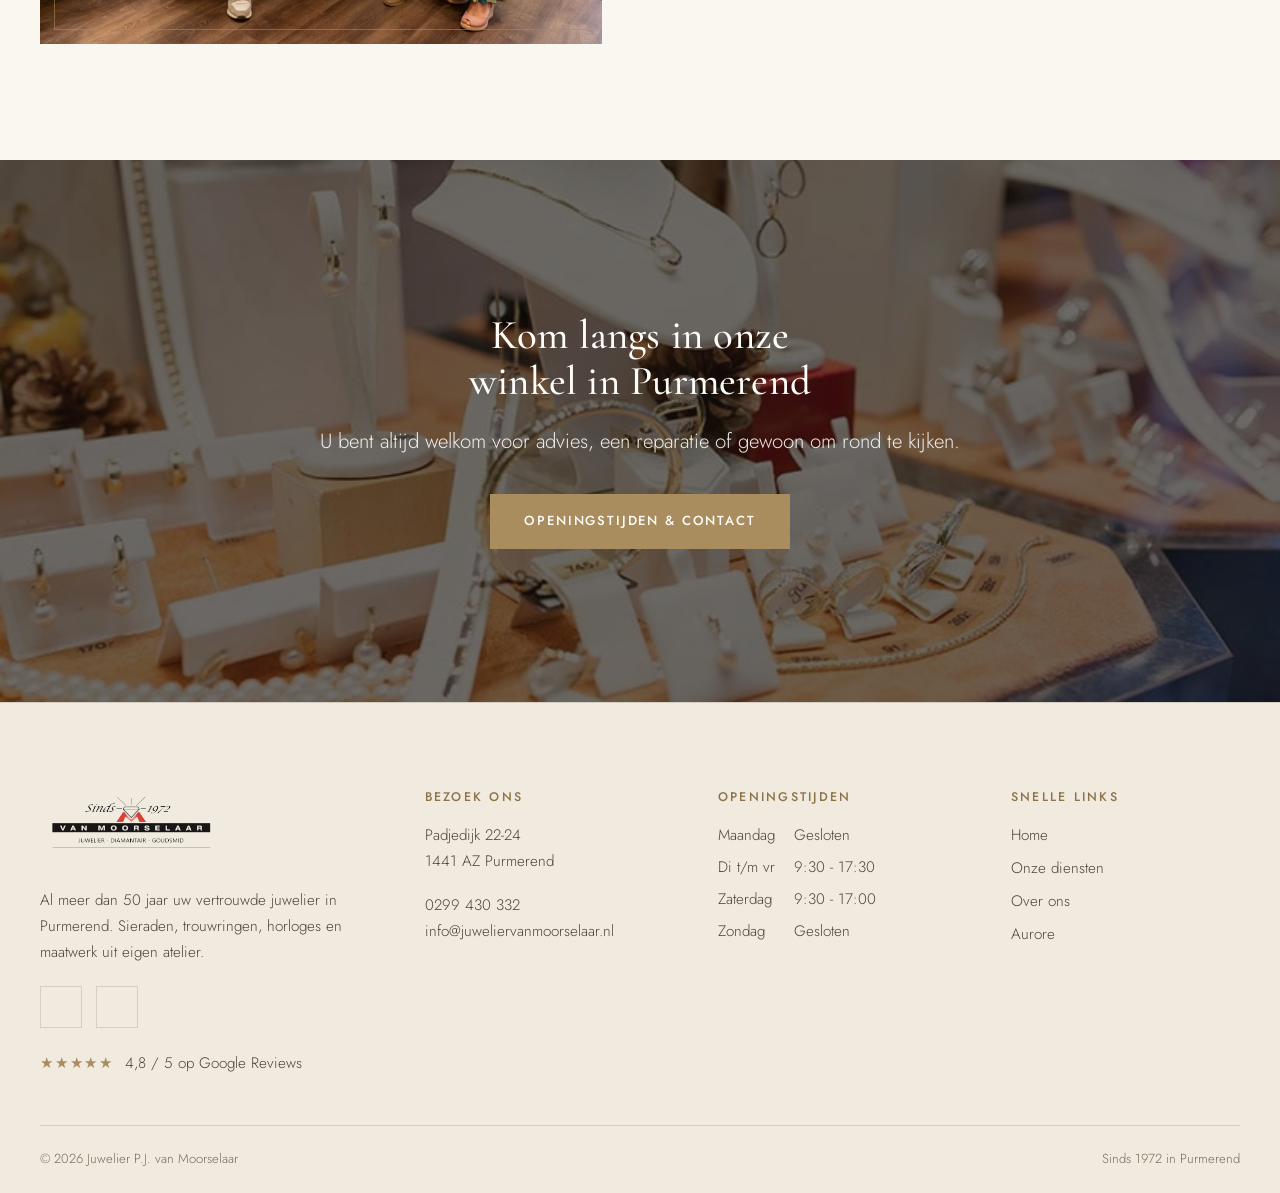
==== commit 5fbd4b96: "small change" ====
--- a/index.html
+++ b/index.html
@@ -240,7 +240,7 @@
           </div>
           <div class="google-score">
             <span class="stars" aria-hidden="true">★★★★★</span>
-            <span>4,9 / 5 op Google Reviews</span>
+            <span>4,8 / 5 op Google Reviews</span>
           </div>
         </div>
         <div>
--- a/css/style.css
+++ b/css/style.css
@@ -282,7 +282,7 @@
 
 .brand img {
   display: block;
-  height: 52px;
+  height: 68px;
   width: auto;
 }
 
